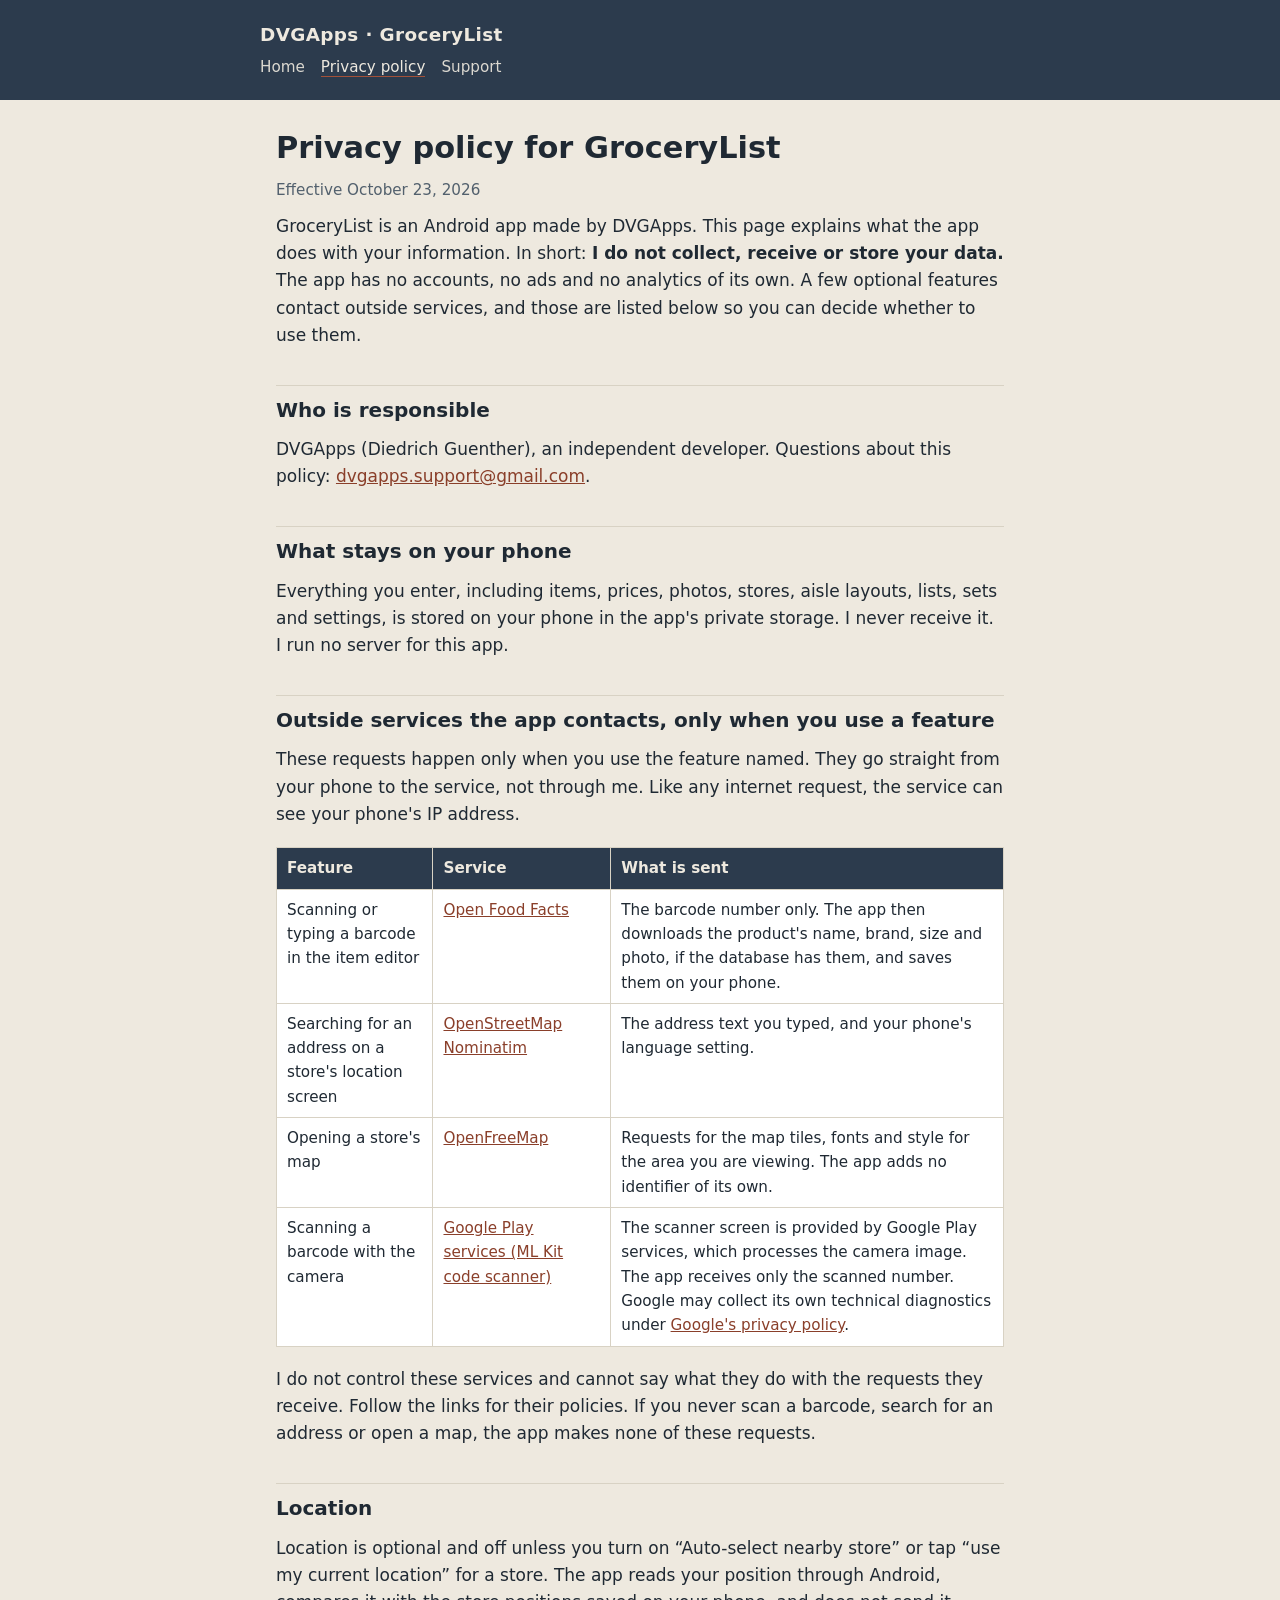
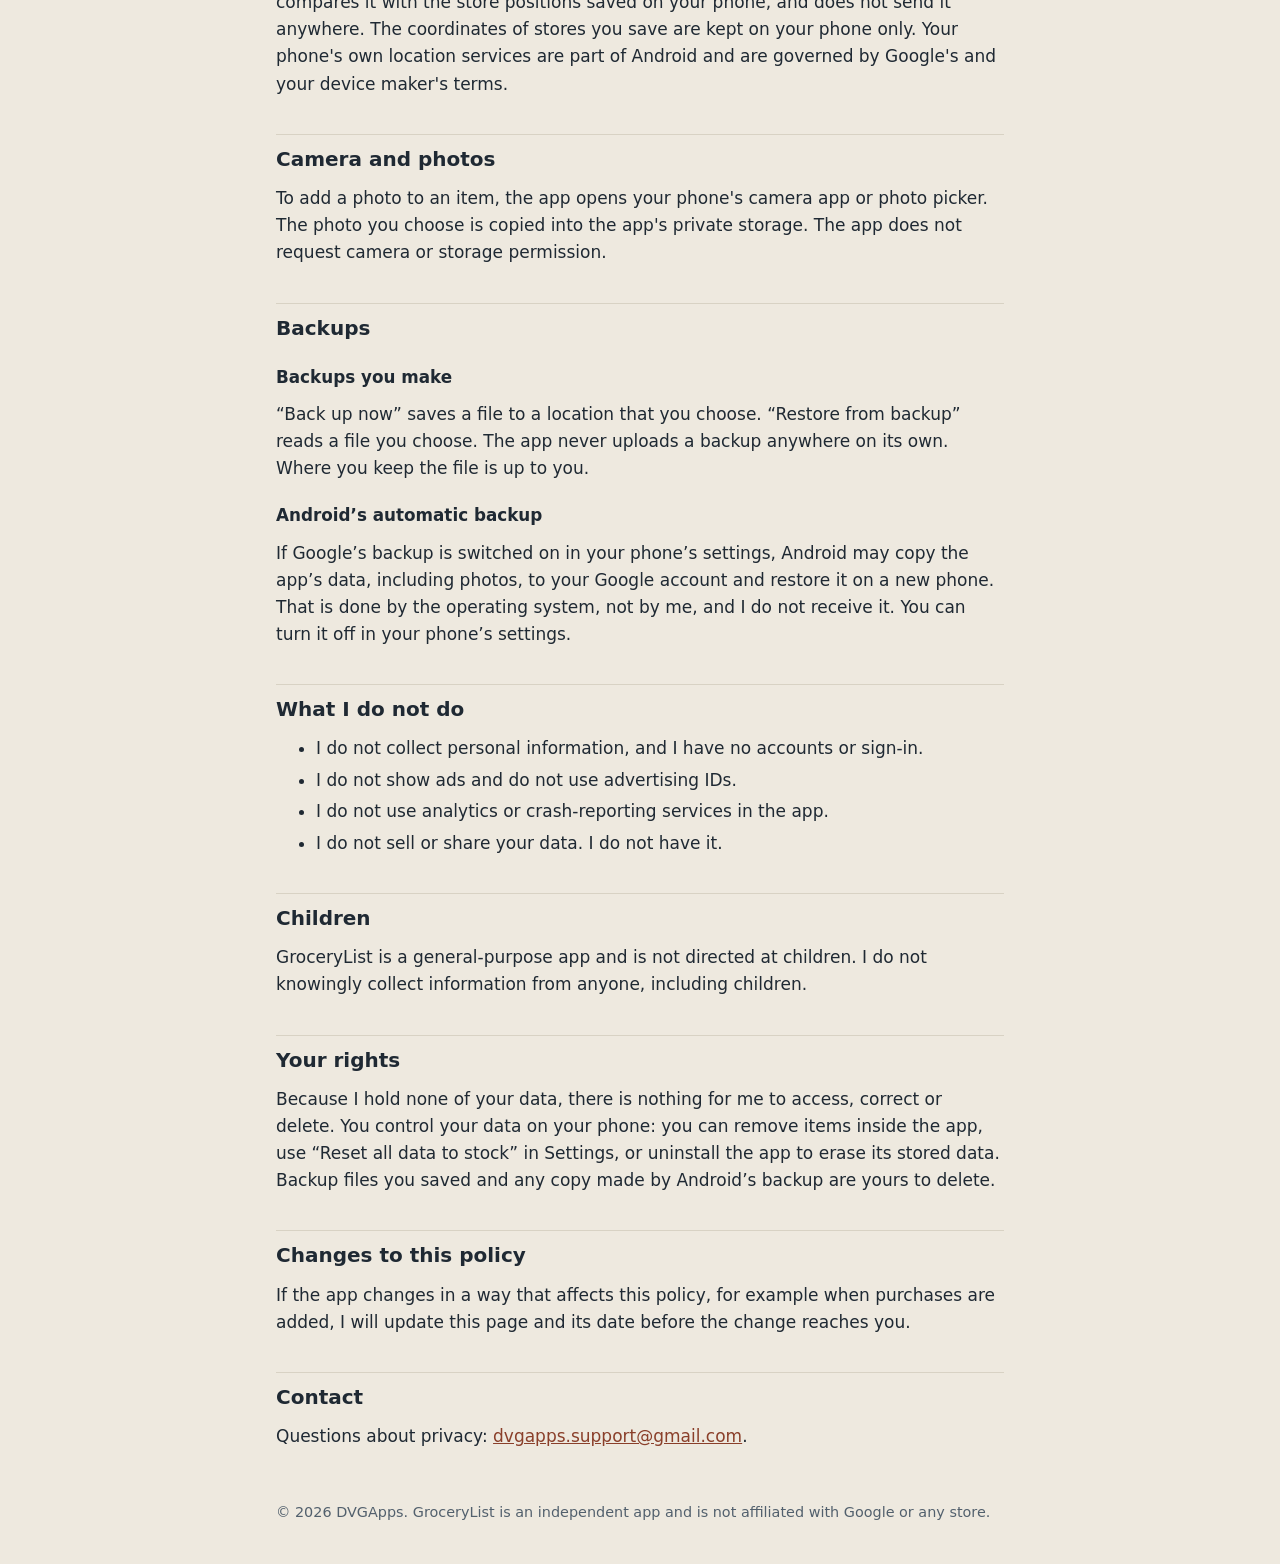
==== privacy.html @ b6bc1e80 "Add files via upload" ====
<!doctype html>
<html lang="en">
<head>
<meta charset="utf-8">
<meta name="viewport" content="width=device-width,initial-scale=1">
<title>Privacy policy - GroceryList</title>
<meta name="description" content="Privacy policy for the GroceryList Android app by DVGApps.">
<link rel="stylesheet" href="style.css">
</head>
<body>
<header><div class="in">
<a class="brand" href="./">DVGApps &middot; GroceryList</a>
<nav><a href="./">Home</a><a href="privacy.html" aria-current="page">Privacy policy</a><a href="support.html">Support</a></nav>
</div></header>
<main>
<h1>Privacy policy for GroceryList</h1>
<p class="muted">Effective October 23, 2026</p>
<p>GroceryList is an Android app made by DVGApps. This page explains what the app does with your information. In short: <strong>I do not collect, receive or store your data.</strong> The app has no accounts, no ads and no analytics of its own. A few optional features contact outside services, and those are listed below so you can decide whether to use them.</p>

<h2>Who is responsible</h2>
<p>DVGApps (Diedrich Guenther), an independent developer. Questions about this policy: <a href="mailto:dvgapps.support@gmail.com">dvgapps.support@gmail.com</a>.</p>

<h2>What stays on your phone</h2>
<p>Everything you enter, including items, prices, photos, stores, aisle layouts, lists, sets and settings, is stored on your phone in the app's private storage. I never receive it. I run no server for this app.</p>

<h2>Outside services the app contacts, only when you use a feature</h2>
<p>These requests happen only when you use the feature named. They go straight from your phone to the service, not through me. Like any internet request, the service can see your phone's IP address.</p>
<div class="tablewrap"><table>
<thead><tr><th>Feature</th><th>Service</th><th>What is sent</th></tr></thead>
<tbody>
<tr><td>Scanning or typing a barcode in the item editor</td><td><a href="https://world.openfoodfacts.org/privacy">Open Food Facts</a></td><td>The barcode number only. The app then downloads the product's name, brand, size and photo, if the database has them, and saves them on your phone.</td></tr>
<tr><td>Searching for an address on a store's location screen</td><td><a href="https://osmfoundation.org/wiki/Privacy_Policy">OpenStreetMap Nominatim</a></td><td>The address text you typed, and your phone's language setting.</td></tr>
<tr><td>Opening a store's map</td><td><a href="https://openfreemap.org/">OpenFreeMap</a></td><td>Requests for the map tiles, fonts and style for the area you are viewing. The app adds no identifier of its own.</td></tr>
<tr><td>Scanning a barcode with the camera</td><td><a href="https://developers.google.com/ml-kit/android-data-disclosure">Google Play services (ML Kit code scanner)</a></td><td>The scanner screen is provided by Google Play services, which processes the camera image. The app receives only the scanned number. Google may collect its own technical diagnostics under <a href="https://policies.google.com/privacy">Google's privacy policy</a>.</td></tr>
</tbody></table></div>
<p>I do not control these services and cannot say what they do with the requests they receive. Follow the links for their policies. If you never scan a barcode, search for an address or open a map, the app makes none of these requests.</p>

<h2>Location</h2>
<p>Location is optional and off unless you turn on &ldquo;Auto-select nearby store&rdquo; or tap &ldquo;use my current location&rdquo; for a store. The app reads your position through Android, compares it with the store positions saved on your phone, and does not send it anywhere. The coordinates of stores you save are kept on your phone only. Your phone's own location services are part of Android and are governed by Google's and your device maker's terms.</p>

<h2>Camera and photos</h2>
<p>To add a photo to an item, the app opens your phone's camera app or photo picker. The photo you choose is copied into the app's private storage. The app does not request camera or storage permission.</p>

<h2>Backups</h2>
<h3>Backups you make</h3>
<p>&ldquo;Back up now&rdquo; saves a file to a location that you choose. &ldquo;Restore from backup&rdquo; reads a file you choose. The app never uploads a backup anywhere on its own. Where you keep the file is up to you.</p>
<h3>Android&rsquo;s automatic backup</h3>
<p>If Google&rsquo;s backup is switched on in your phone&rsquo;s settings, Android may copy the app&rsquo;s data, including photos, to your Google account and restore it on a new phone. That is done by the operating system, not by me, and I do not receive it. You can turn it off in your phone&rsquo;s settings.</p>

<h2>What I do not do</h2>
<ul>
<li>I do not collect personal information, and I have no accounts or sign-in.</li>
<li>I do not show ads and do not use advertising IDs.</li>
<li>I do not use analytics or crash-reporting services in the app.</li>
<li>I do not sell or share your data. I do not have it.</li>
</ul>

<h2>Children</h2>
<p>GroceryList is a general-purpose app and is not directed at children. I do not knowingly collect information from anyone, including children.</p>

<h2>Your rights</h2>
<p>Because I hold none of your data, there is nothing for me to access, correct or delete. You control your data on your phone: you can remove items inside the app, use &ldquo;Reset all data to stock&rdquo; in Settings, or uninstall the app to erase its stored data. Backup files you saved and any copy made by Android&rsquo;s backup are yours to delete.</p>

<h2>Changes to this policy</h2>
<p>If the app changes in a way that affects this policy, for example when purchases are added, I will update this page and its date before the change reaches you.</p>

<h2>Contact</h2>
<p>Questions about privacy: <a href="mailto:dvgapps.support@gmail.com">dvgapps.support@gmail.com</a>.</p>
</main>
<footer>&copy; 2026 DVGApps. GroceryList is an independent app and is not affiliated with Google or any store.</footer>
</body>
</html>
---- style.css ----
:root{--bg:#EEE9DF;--fg:#1F2933;--muted:#52606D;--card:#FFFFFF;--accent:#A35139;--link:#8A3F2A;--line:#D8D2C4;--head:#2C3B4D;--headfg:#EEE9DF}
@media (prefers-color-scheme:dark){:root{--bg:#1B2632;--fg:#E8E4DA;--muted:#A9B4C0;--card:#243244;--accent:#FFB162;--link:#FFB162;--line:#3A4A5E;--head:#141D27;--headfg:#EEE9DF}}
*{box-sizing:border-box}
html{-webkit-text-size-adjust:100%}
body{margin:0;background:var(--bg);color:var(--fg);font:17px/1.6 system-ui,-apple-system,"Segoe UI",Roboto,Helvetica,Arial,sans-serif}
header{background:var(--head);color:var(--headfg);padding:20px 16px}
header .in,main,footer{max-width:760px;margin:0 auto}
header a{color:var(--headfg);text-decoration:none}
header .brand{font-weight:800;letter-spacing:.02em;font-size:1.15rem}
header nav{margin-top:6px;font-size:.95rem}
header nav a{margin-right:16px;opacity:.9;border-bottom:1px solid transparent}
header nav a:hover,header nav a[aria-current]{border-bottom-color:var(--accent);opacity:1}
main{padding:24px 16px 40px}
h1{font-size:1.9rem;line-height:1.2;margin:.2em 0 .4em}
h2{font-size:1.25rem;margin:1.8em 0 .4em;padding-top:.4em;border-top:1px solid var(--line)}
h3{font-size:1.05rem;margin:1.2em 0 .2em}
p,ul,ol,table{margin:.6em 0}
li{margin:.25em 0}
a{color:var(--link)}
.muted{color:var(--muted);font-size:.95rem}
.card{background:var(--card);border:1px solid var(--line);border-radius:12px;padding:16px 18px;margin:16px 0}
.tablewrap{overflow-x:auto}
table{border-collapse:collapse;width:100%;font-size:.95rem;background:var(--card)}
th,td{border:1px solid var(--line);padding:8px 10px;text-align:left;vertical-align:top}
th{background:var(--head);color:var(--headfg)}
footer{padding:0 16px 40px;color:var(--muted);font-size:.9rem}
.btn{display:inline-block;background:var(--accent);color:#fff;padding:10px 16px;border-radius:10px;text-decoration:none;font-weight:600}
@media (prefers-color-scheme:dark){.btn{color:#1B2632}}
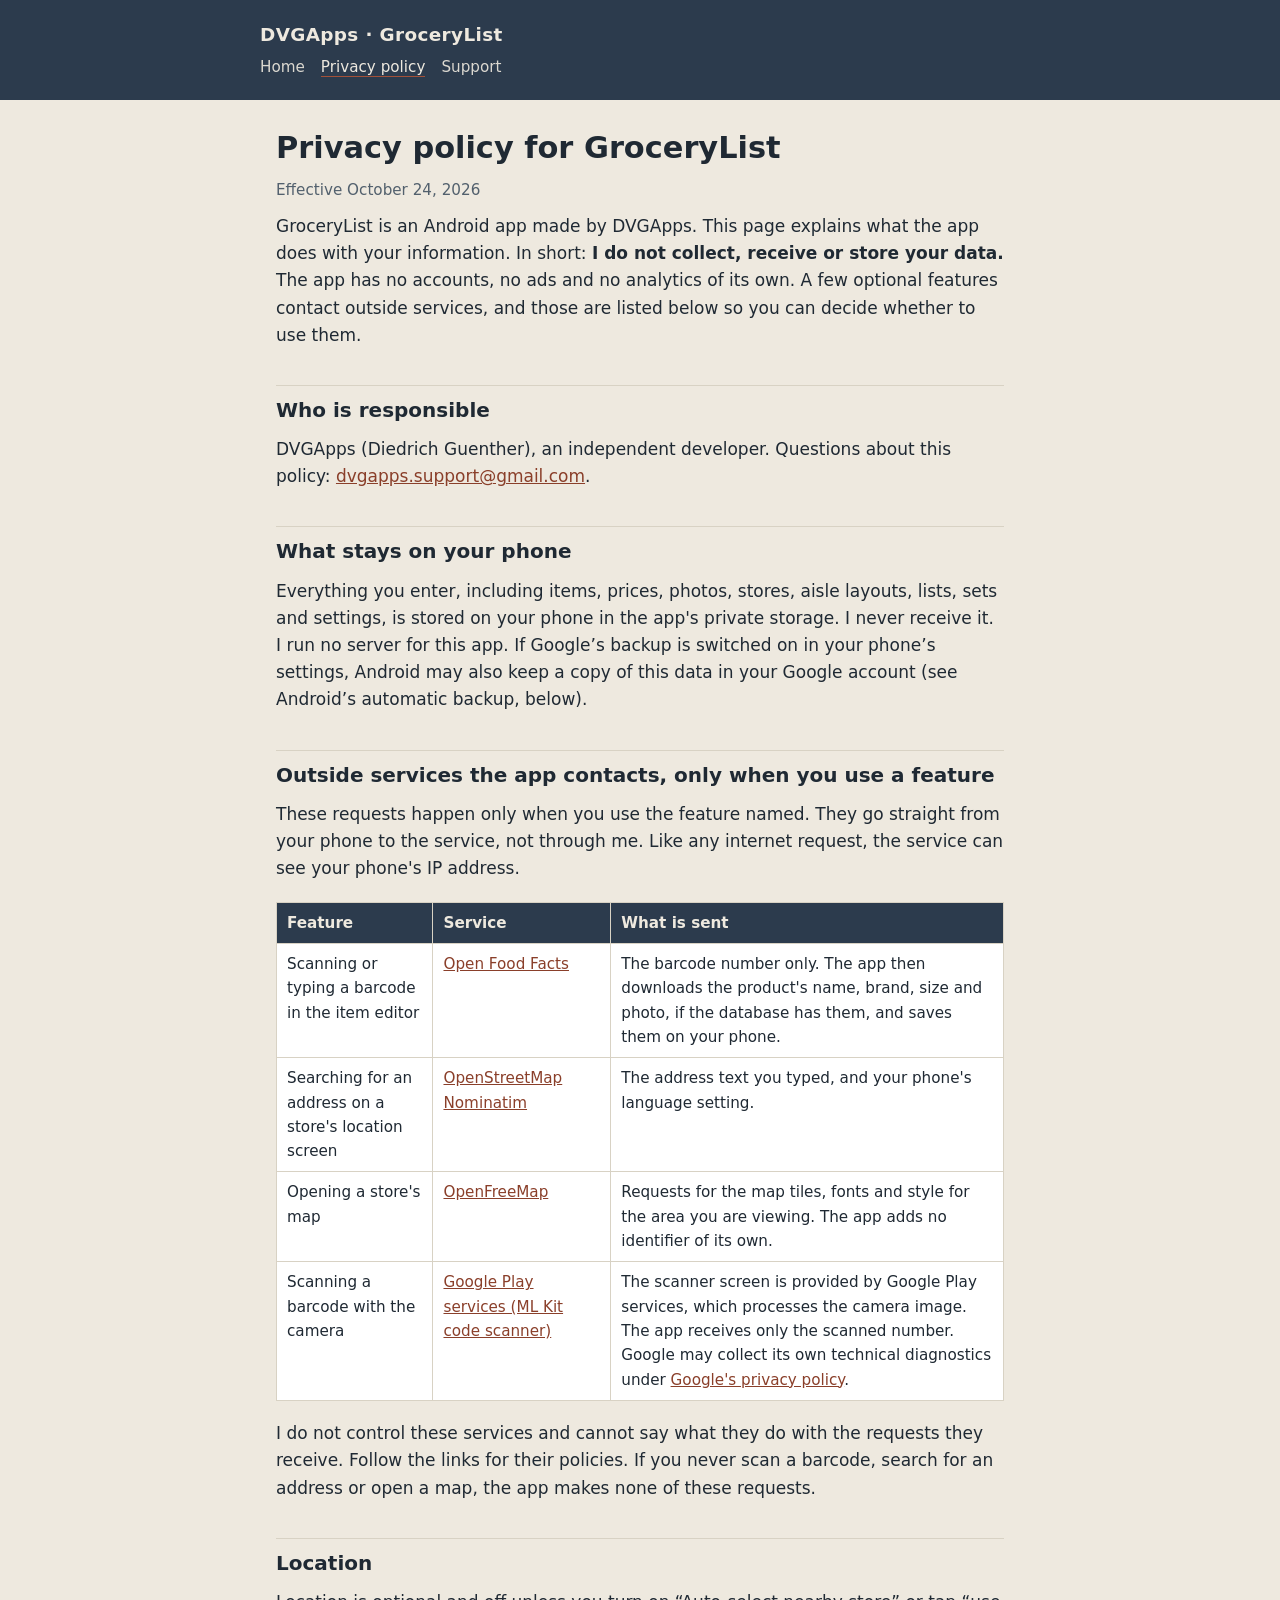
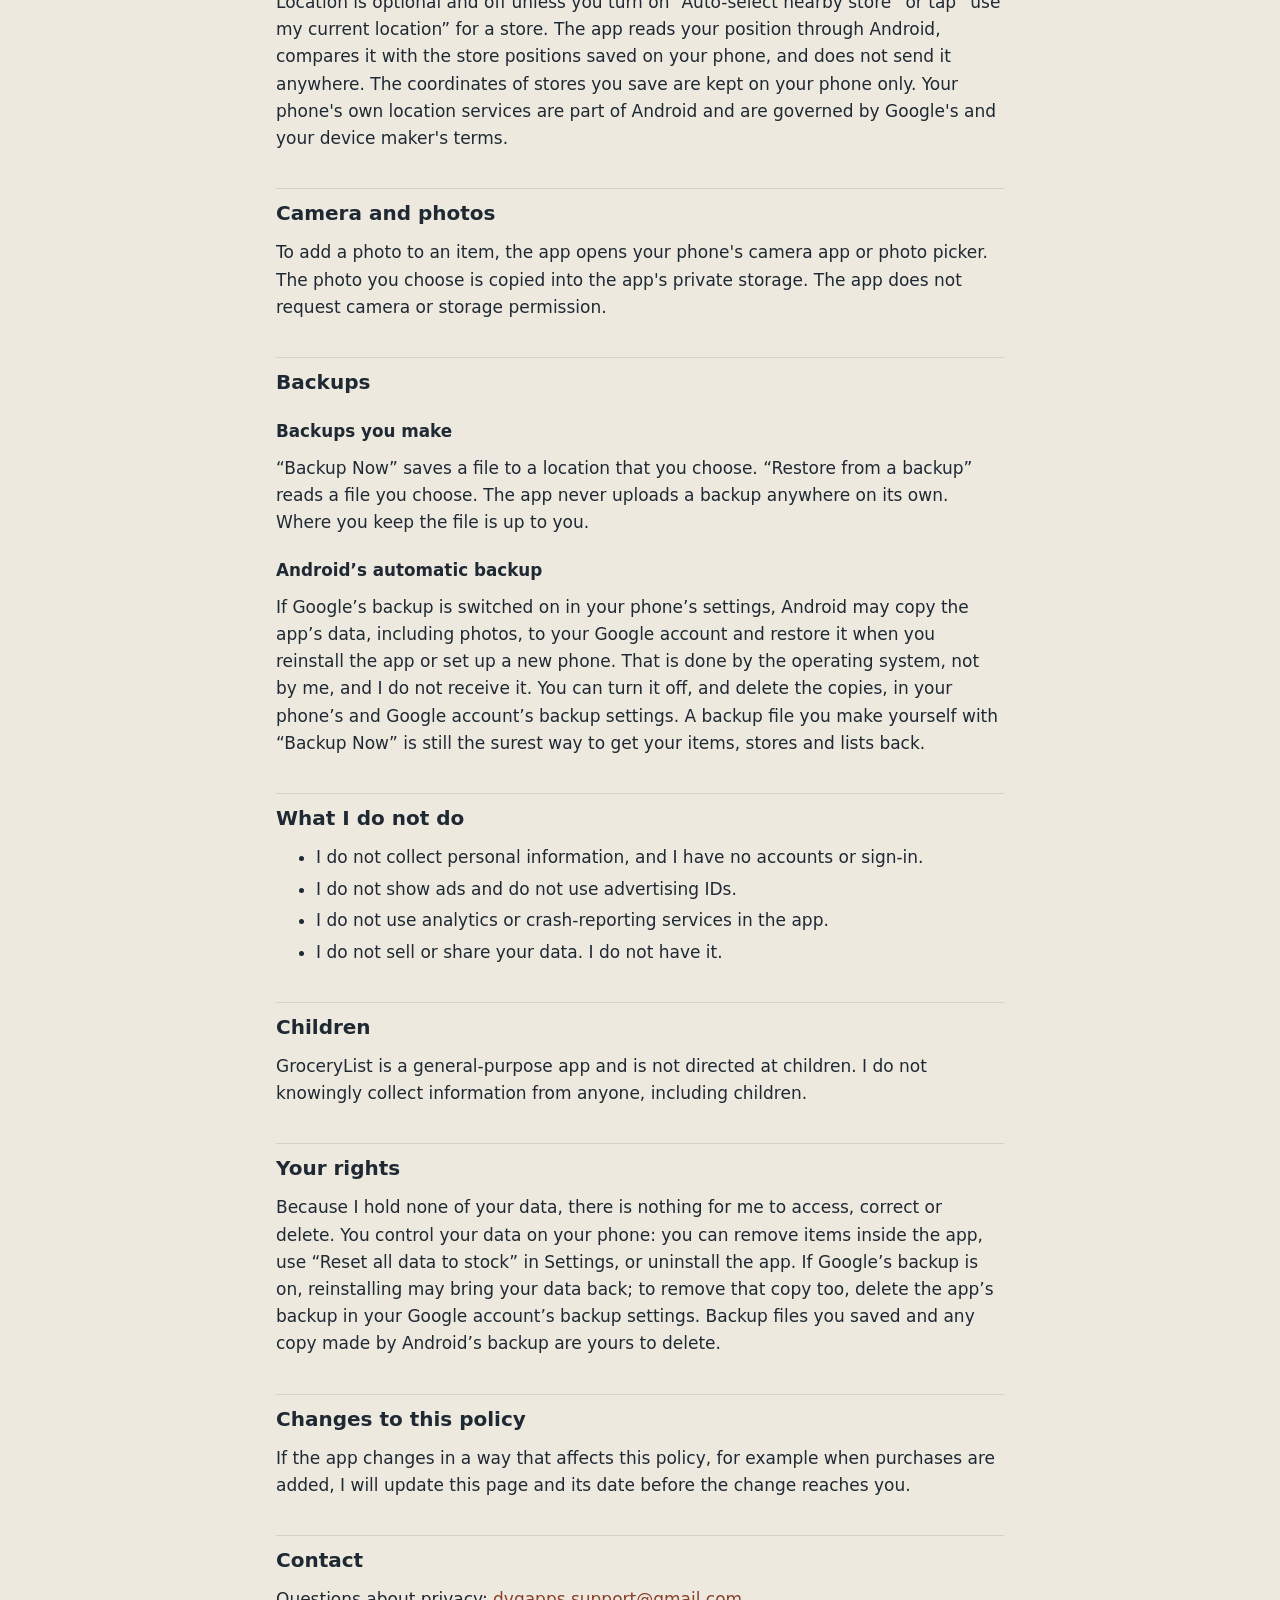
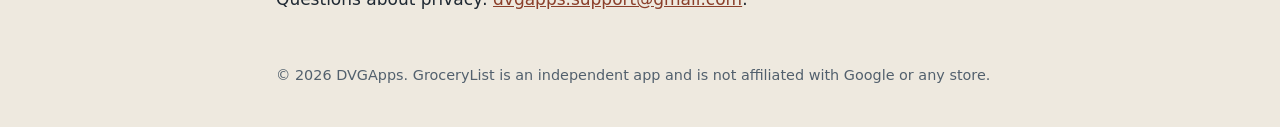
==== commit 01126b75: "Mention Android's automatic Google backup; match app button names; update date" ====
--- a/privacy.html
+++ b/privacy.html
@@ -14,14 +14,14 @@
 </div></header>
 <main>
 <h1>Privacy policy for GroceryList</h1>
-<p class="muted">Effective October 23, 2026</p>
+<p class="muted">Effective October 24, 2026</p>
 <p>GroceryList is an Android app made by DVGApps. This page explains what the app does with your information. In short: <strong>I do not collect, receive or store your data.</strong> The app has no accounts, no ads and no analytics of its own. A few optional features contact outside services, and those are listed below so you can decide whether to use them.</p>
 
 <h2>Who is responsible</h2>
 <p>DVGApps (Diedrich Guenther), an independent developer. Questions about this policy: <a href="mailto:dvgapps.support@gmail.com">dvgapps.support@gmail.com</a>.</p>
 
 <h2>What stays on your phone</h2>
-<p>Everything you enter, including items, prices, photos, stores, aisle layouts, lists, sets and settings, is stored on your phone in the app's private storage. I never receive it. I run no server for this app.</p>
+<p>Everything you enter, including items, prices, photos, stores, aisle layouts, lists, sets and settings, is stored on your phone in the app's private storage. I never receive it. I run no server for this app. If Google&rsquo;s backup is switched on in your phone&rsquo;s settings, Android may also keep a copy of this data in your Google account (see Android&rsquo;s automatic backup, below).</p>
 
 <h2>Outside services the app contacts, only when you use a feature</h2>
 <p>These requests happen only when you use the feature named. They go straight from your phone to the service, not through me. Like any internet request, the service can see your phone's IP address.</p>
@@ -43,9 +43,9 @@
 
 <h2>Backups</h2>
 <h3>Backups you make</h3>
-<p>&ldquo;Back up now&rdquo; saves a file to a location that you choose. &ldquo;Restore from backup&rdquo; reads a file you choose. The app never uploads a backup anywhere on its own. Where you keep the file is up to you.</p>
+<p>&ldquo;Backup Now&rdquo; saves a file to a location that you choose. &ldquo;Restore from a backup&rdquo; reads a file you choose. The app never uploads a backup anywhere on its own. Where you keep the file is up to you.</p>
 <h3>Android&rsquo;s automatic backup</h3>
-<p>If Google&rsquo;s backup is switched on in your phone&rsquo;s settings, Android may copy the app&rsquo;s data, including photos, to your Google account and restore it on a new phone. That is done by the operating system, not by me, and I do not receive it. You can turn it off in your phone&rsquo;s settings.</p>
+<p>If Google&rsquo;s backup is switched on in your phone&rsquo;s settings, Android may copy the app&rsquo;s data, including photos, to your Google account and restore it when you reinstall the app or set up a new phone. That is done by the operating system, not by me, and I do not receive it. You can turn it off, and delete the copies, in your phone&rsquo;s and Google account&rsquo;s backup settings. A backup file you make yourself with &ldquo;Backup Now&rdquo; is still the surest way to get your items, stores and lists back.</p>
 
 <h2>What I do not do</h2>
 <ul>
@@ -59,7 +59,7 @@
 <p>GroceryList is a general-purpose app and is not directed at children. I do not knowingly collect information from anyone, including children.</p>
 
 <h2>Your rights</h2>
-<p>Because I hold none of your data, there is nothing for me to access, correct or delete. You control your data on your phone: you can remove items inside the app, use &ldquo;Reset all data to stock&rdquo; in Settings, or uninstall the app to erase its stored data. Backup files you saved and any copy made by Android&rsquo;s backup are yours to delete.</p>
+<p>Because I hold none of your data, there is nothing for me to access, correct or delete. You control your data on your phone: you can remove items inside the app, use &ldquo;Reset all data to stock&rdquo; in Settings, or uninstall the app. If Google&rsquo;s backup is on, reinstalling may bring your data back; to remove that copy too, delete the app&rsquo;s backup in your Google account&rsquo;s backup settings. Backup files you saved and any copy made by Android&rsquo;s backup are yours to delete.</p>
 
 <h2>Changes to this policy</h2>
 <p>If the app changes in a way that affects this policy, for example when purchases are added, I will update this page and its date before the change reaches you.</p>
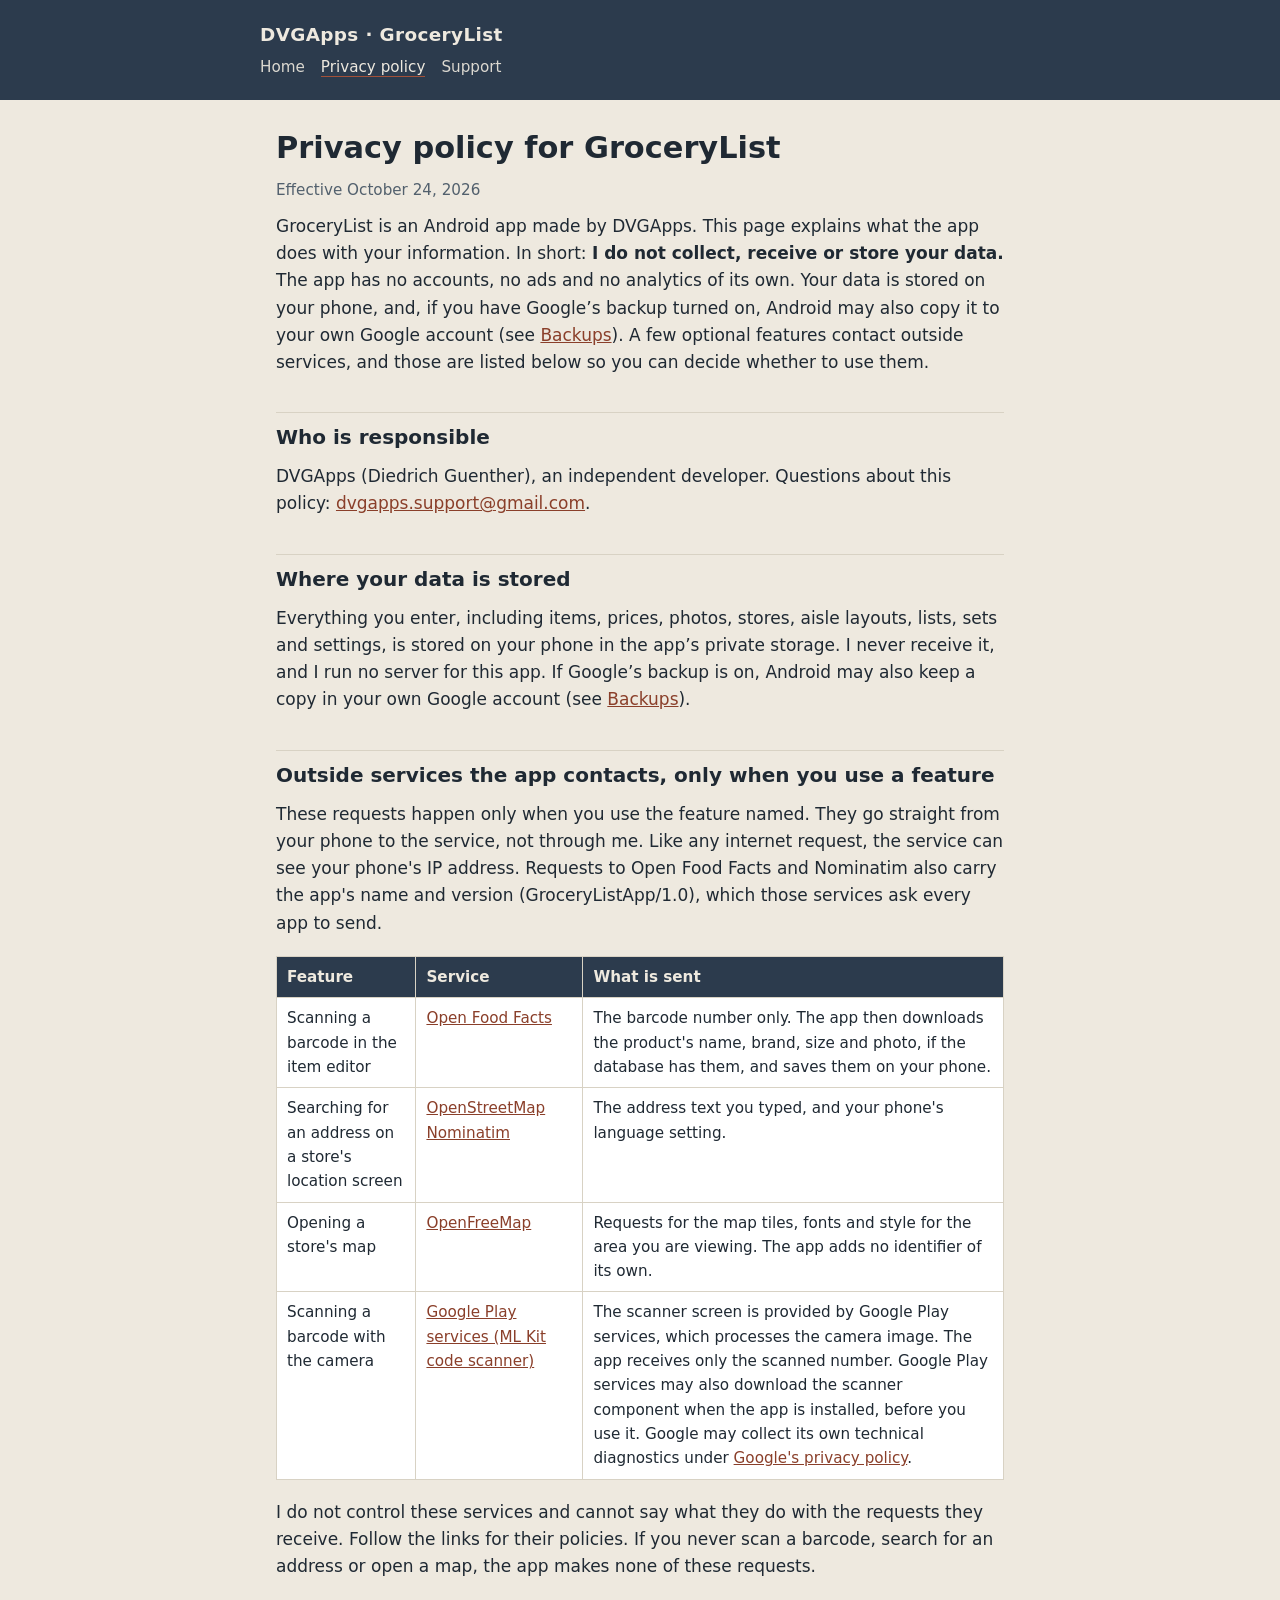
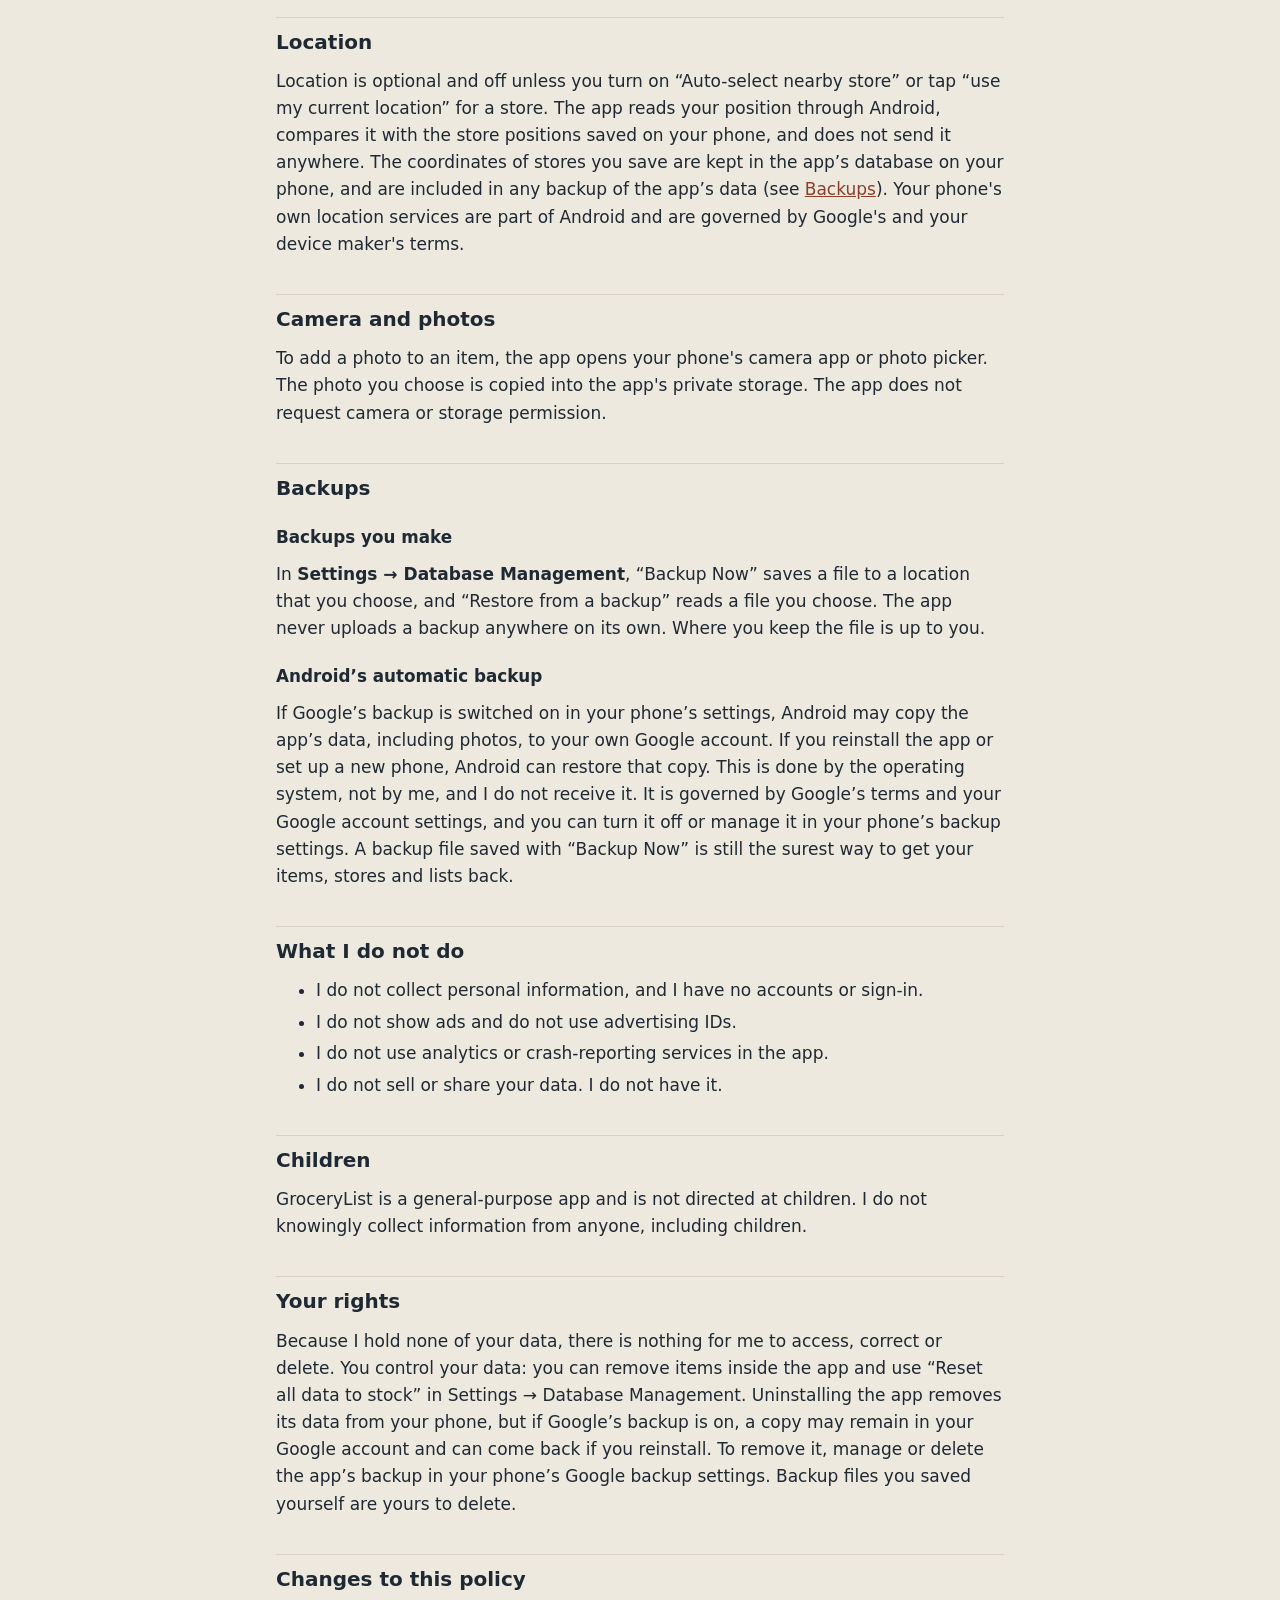
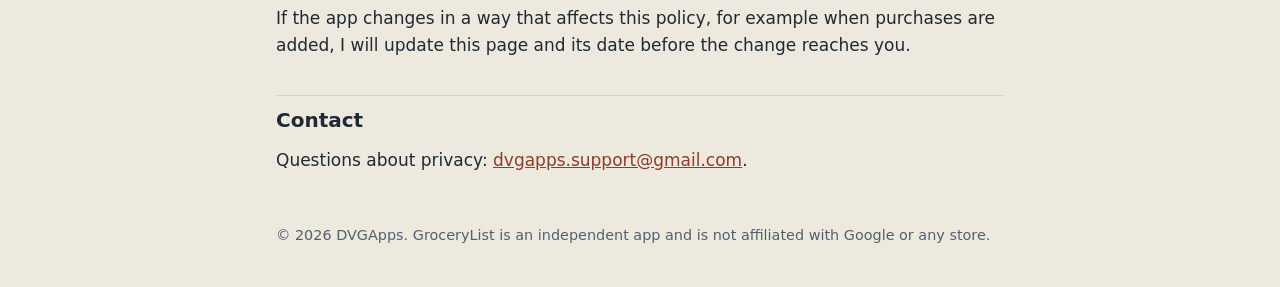
==== commit c2ce47cd: "Site update: backup wording, fact-checked against the app (barcode scanning only, user-agent, scanne" ====
--- a/privacy.html
+++ b/privacy.html
@@ -15,37 +15,37 @@
 <main>
 <h1>Privacy policy for GroceryList</h1>
 <p class="muted">Effective October 24, 2026</p>
-<p>GroceryList is an Android app made by DVGApps. This page explains what the app does with your information. In short: <strong>I do not collect, receive or store your data.</strong> The app has no accounts, no ads and no analytics of its own. A few optional features contact outside services, and those are listed below so you can decide whether to use them.</p>
+<p>GroceryList is an Android app made by DVGApps. This page explains what the app does with your information. In short: <strong>I do not collect, receive or store your data.</strong> The app has no accounts, no ads and no analytics of its own. Your data is stored on your phone, and, if you have Google&rsquo;s backup turned on, Android may also copy it to your own Google account (see <a href="#backups">Backups</a>). A few optional features contact outside services, and those are listed below so you can decide whether to use them.</p>
 
 <h2>Who is responsible</h2>
 <p>DVGApps (Diedrich Guenther), an independent developer. Questions about this policy: <a href="mailto:dvgapps.support@gmail.com">dvgapps.support@gmail.com</a>.</p>
 
-<h2>What stays on your phone</h2>
-<p>Everything you enter, including items, prices, photos, stores, aisle layouts, lists, sets and settings, is stored on your phone in the app's private storage. I never receive it. I run no server for this app. If Google&rsquo;s backup is switched on in your phone&rsquo;s settings, Android may also keep a copy of this data in your Google account (see Android&rsquo;s automatic backup, below).</p>
+<h2>Where your data is stored</h2>
+<p>Everything you enter, including items, prices, photos, stores, aisle layouts, lists, sets and settings, is stored on your phone in the app&rsquo;s private storage. I never receive it, and I run no server for this app. If Google&rsquo;s backup is on, Android may also keep a copy in your own Google account (see <a href="#backups">Backups</a>).</p>
 
 <h2>Outside services the app contacts, only when you use a feature</h2>
-<p>These requests happen only when you use the feature named. They go straight from your phone to the service, not through me. Like any internet request, the service can see your phone's IP address.</p>
+<p>These requests happen only when you use the feature named. They go straight from your phone to the service, not through me. Like any internet request, the service can see your phone's IP address. Requests to Open Food Facts and Nominatim also carry the app's name and version (GroceryListApp/1.0), which those services ask every app to send.</p>
 <div class="tablewrap"><table>
 <thead><tr><th>Feature</th><th>Service</th><th>What is sent</th></tr></thead>
 <tbody>
-<tr><td>Scanning or typing a barcode in the item editor</td><td><a href="https://world.openfoodfacts.org/privacy">Open Food Facts</a></td><td>The barcode number only. The app then downloads the product's name, brand, size and photo, if the database has them, and saves them on your phone.</td></tr>
+<tr><td>Scanning a barcode in the item editor</td><td><a href="https://world.openfoodfacts.org/privacy">Open Food Facts</a></td><td>The barcode number only. The app then downloads the product's name, brand, size and photo, if the database has them, and saves them on your phone.</td></tr>
 <tr><td>Searching for an address on a store's location screen</td><td><a href="https://osmfoundation.org/wiki/Privacy_Policy">OpenStreetMap Nominatim</a></td><td>The address text you typed, and your phone's language setting.</td></tr>
 <tr><td>Opening a store's map</td><td><a href="https://openfreemap.org/">OpenFreeMap</a></td><td>Requests for the map tiles, fonts and style for the area you are viewing. The app adds no identifier of its own.</td></tr>
-<tr><td>Scanning a barcode with the camera</td><td><a href="https://developers.google.com/ml-kit/android-data-disclosure">Google Play services (ML Kit code scanner)</a></td><td>The scanner screen is provided by Google Play services, which processes the camera image. The app receives only the scanned number. Google may collect its own technical diagnostics under <a href="https://policies.google.com/privacy">Google's privacy policy</a>.</td></tr>
+<tr><td>Scanning a barcode with the camera</td><td><a href="https://developers.google.com/ml-kit/android-data-disclosure">Google Play services (ML Kit code scanner)</a></td><td>The scanner screen is provided by Google Play services, which processes the camera image. The app receives only the scanned number. Google Play services may also download the scanner component when the app is installed, before you use it. Google may collect its own technical diagnostics under <a href="https://policies.google.com/privacy">Google's privacy policy</a>.</td></tr>
 </tbody></table></div>
 <p>I do not control these services and cannot say what they do with the requests they receive. Follow the links for their policies. If you never scan a barcode, search for an address or open a map, the app makes none of these requests.</p>
 
 <h2>Location</h2>
-<p>Location is optional and off unless you turn on &ldquo;Auto-select nearby store&rdquo; or tap &ldquo;use my current location&rdquo; for a store. The app reads your position through Android, compares it with the store positions saved on your phone, and does not send it anywhere. The coordinates of stores you save are kept on your phone only. Your phone's own location services are part of Android and are governed by Google's and your device maker's terms.</p>
+<p>Location is optional and off unless you turn on &ldquo;Auto-select nearby store&rdquo; or tap &ldquo;use my current location&rdquo; for a store. The app reads your position through Android, compares it with the store positions saved on your phone, and does not send it anywhere. The coordinates of stores you save are kept in the app&rsquo;s database on your phone, and are included in any backup of the app&rsquo;s data (see <a href="#backups">Backups</a>). Your phone's own location services are part of Android and are governed by Google's and your device maker's terms.</p>
 
 <h2>Camera and photos</h2>
 <p>To add a photo to an item, the app opens your phone's camera app or photo picker. The photo you choose is copied into the app's private storage. The app does not request camera or storage permission.</p>
 
-<h2>Backups</h2>
+<h2 id="backups">Backups</h2>
 <h3>Backups you make</h3>
-<p>&ldquo;Backup Now&rdquo; saves a file to a location that you choose. &ldquo;Restore from a backup&rdquo; reads a file you choose. The app never uploads a backup anywhere on its own. Where you keep the file is up to you.</p>
+<p>In <strong>Settings &rarr; Database Management</strong>, &ldquo;Backup Now&rdquo; saves a file to a location that you choose, and &ldquo;Restore from a backup&rdquo; reads a file you choose. The app never uploads a backup anywhere on its own. Where you keep the file is up to you.</p>
 <h3>Android&rsquo;s automatic backup</h3>
-<p>If Google&rsquo;s backup is switched on in your phone&rsquo;s settings, Android may copy the app&rsquo;s data, including photos, to your Google account and restore it when you reinstall the app or set up a new phone. That is done by the operating system, not by me, and I do not receive it. You can turn it off, and delete the copies, in your phone&rsquo;s and Google account&rsquo;s backup settings. A backup file you make yourself with &ldquo;Backup Now&rdquo; is still the surest way to get your items, stores and lists back.</p>
+<p>If Google&rsquo;s backup is switched on in your phone&rsquo;s settings, Android may copy the app&rsquo;s data, including photos, to your own Google account. If you reinstall the app or set up a new phone, Android can restore that copy. This is done by the operating system, not by me, and I do not receive it. It is governed by Google&rsquo;s terms and your Google account settings, and you can turn it off or manage it in your phone&rsquo;s backup settings. A backup file saved with &ldquo;Backup Now&rdquo; is still the surest way to get your items, stores and lists back.</p>
 
 <h2>What I do not do</h2>
 <ul>
@@ -59,7 +59,7 @@
 <p>GroceryList is a general-purpose app and is not directed at children. I do not knowingly collect information from anyone, including children.</p>
 
 <h2>Your rights</h2>
-<p>Because I hold none of your data, there is nothing for me to access, correct or delete. You control your data on your phone: you can remove items inside the app, use &ldquo;Reset all data to stock&rdquo; in Settings, or uninstall the app. If Google&rsquo;s backup is on, reinstalling may bring your data back; to remove that copy too, delete the app&rsquo;s backup in your Google account&rsquo;s backup settings. Backup files you saved and any copy made by Android&rsquo;s backup are yours to delete.</p>
+<p>Because I hold none of your data, there is nothing for me to access, correct or delete. You control your data: you can remove items inside the app and use &ldquo;Reset all data to stock&rdquo; in Settings &rarr; Database Management. Uninstalling the app removes its data from your phone, but if Google&rsquo;s backup is on, a copy may remain in your Google account and can come back if you reinstall. To remove it, manage or delete the app&rsquo;s backup in your phone&rsquo;s Google backup settings. Backup files you saved yourself are yours to delete.</p>
 
 <h2>Changes to this policy</h2>
 <p>If the app changes in a way that affects this policy, for example when purchases are added, I will update this page and its date before the change reaches you.</p>
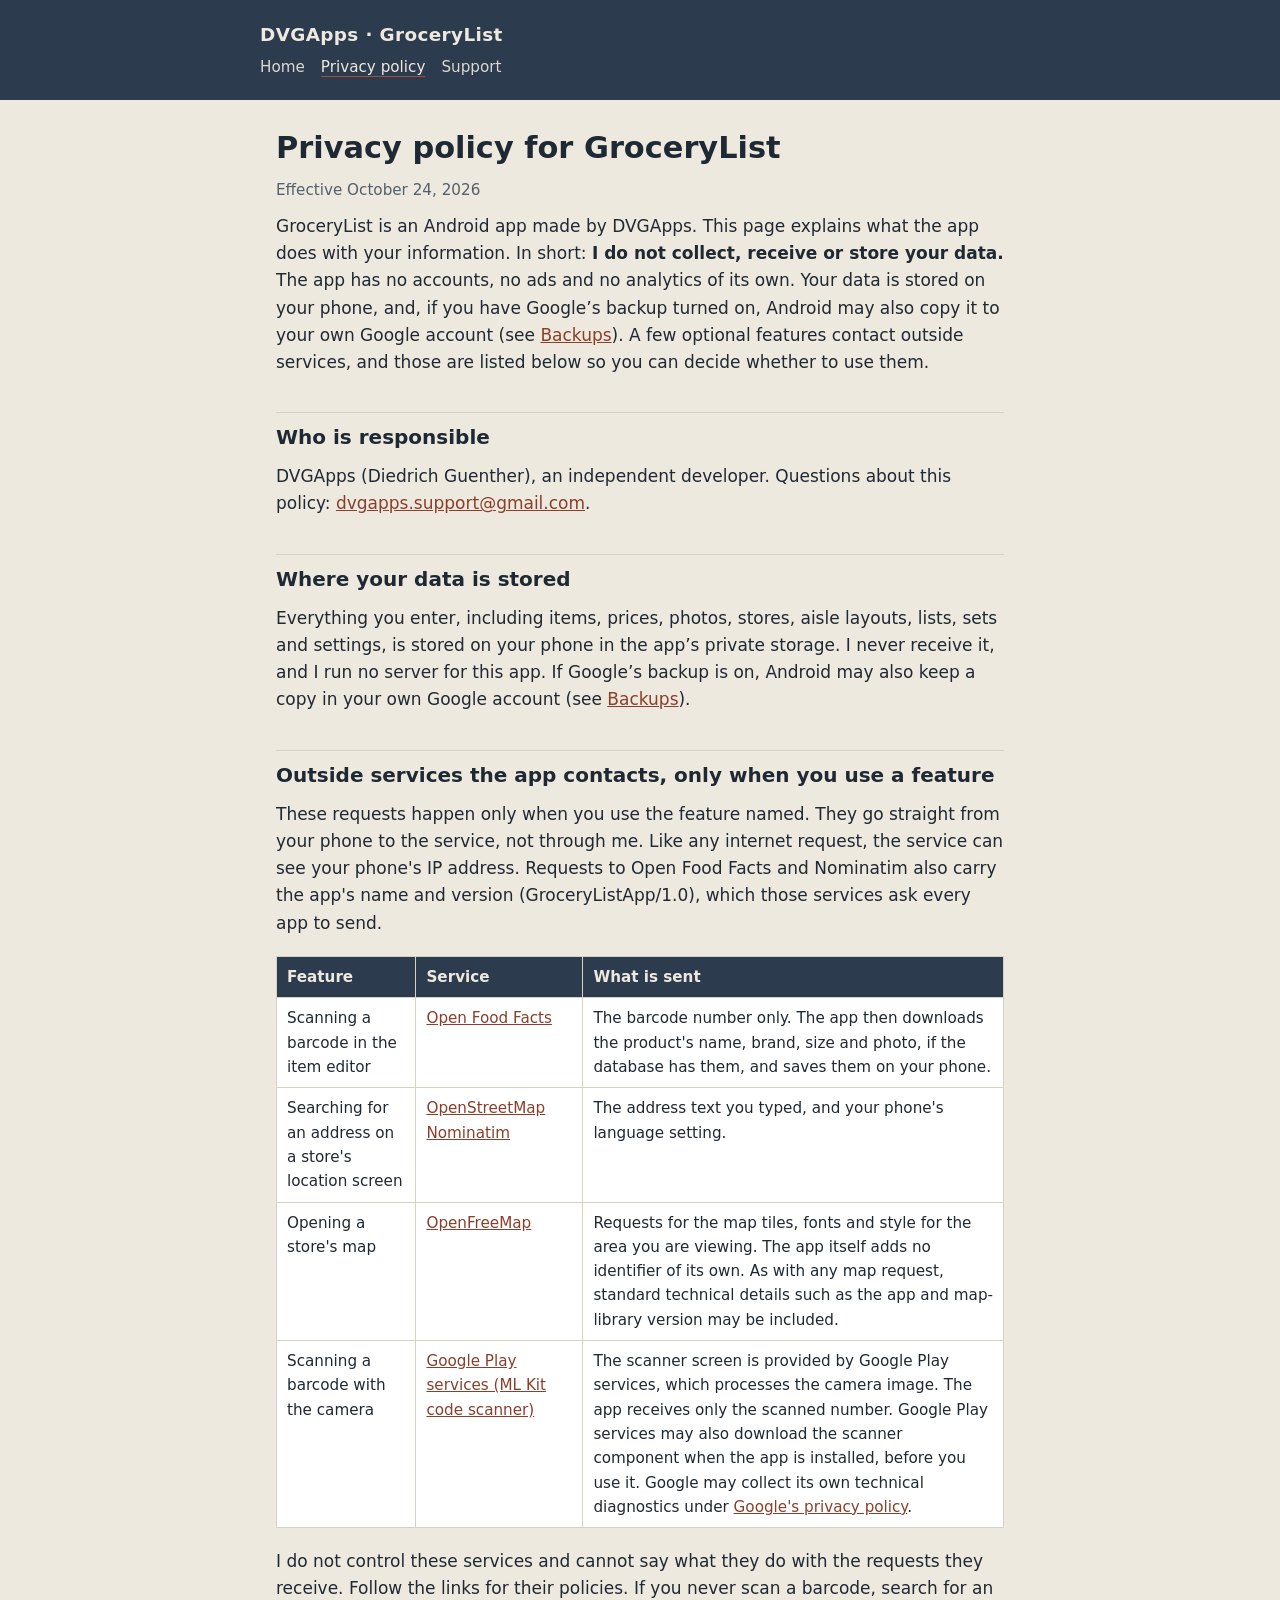
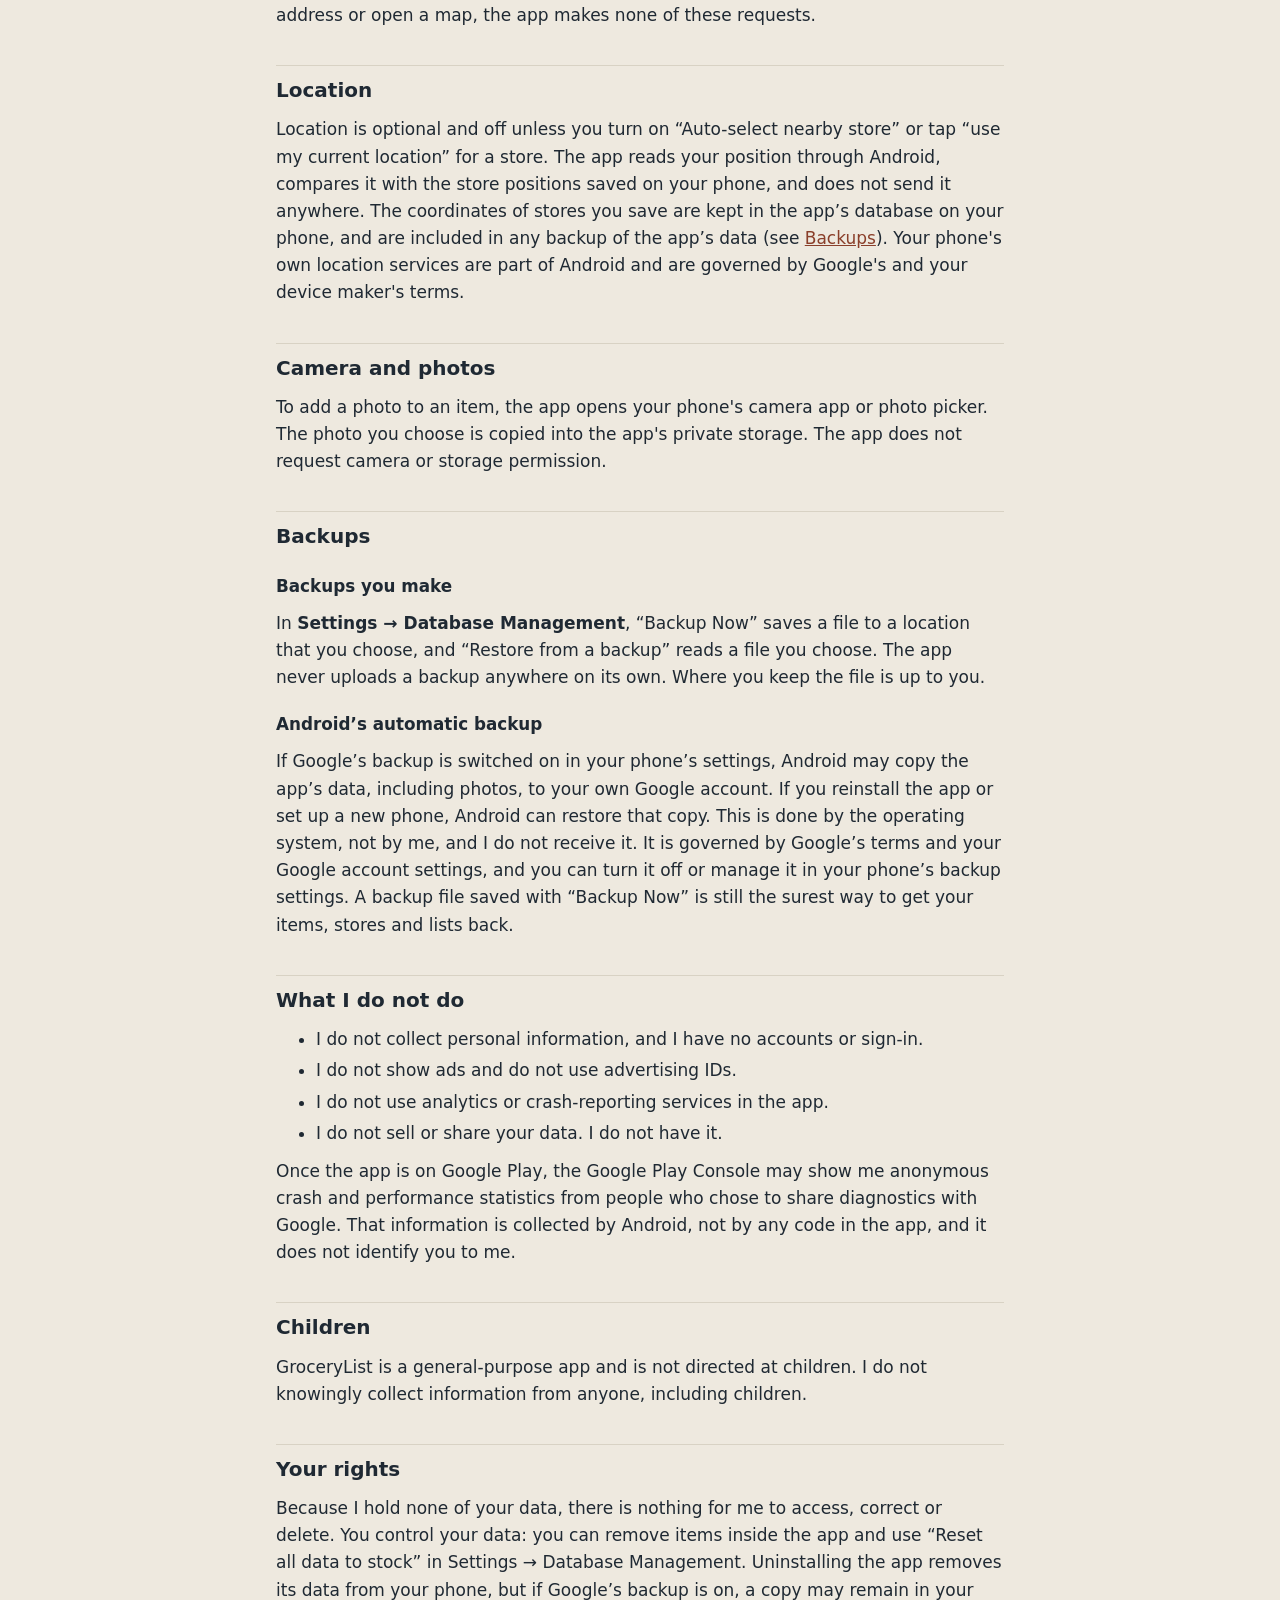
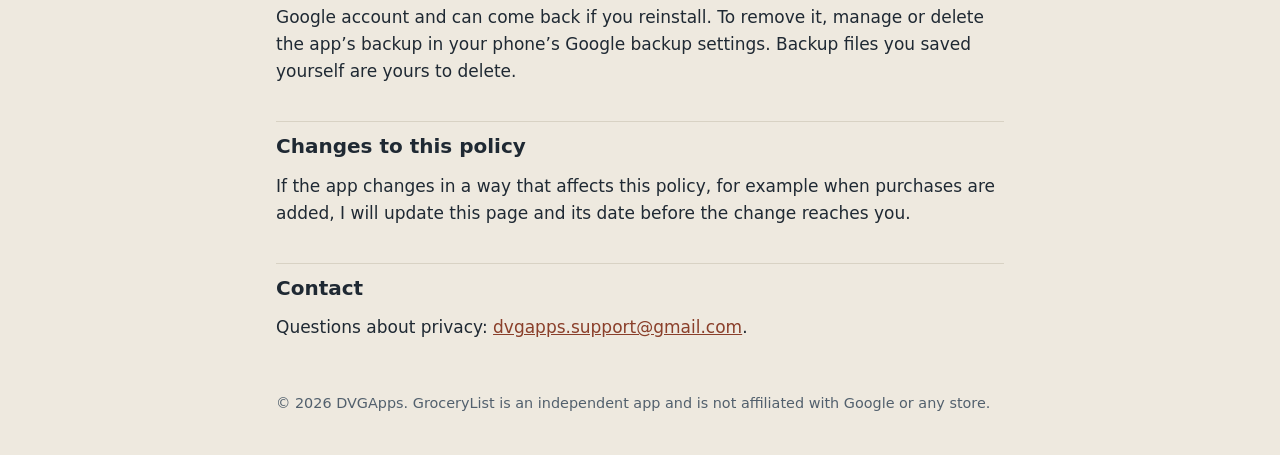
==== commit 4a3fde67: "Privacy page: map request wording; note on Google Play Console statistics" ====
--- a/privacy.html
+++ b/privacy.html
@@ -30,7 +30,7 @@
 <tbody>
 <tr><td>Scanning a barcode in the item editor</td><td><a href="https://world.openfoodfacts.org/privacy">Open Food Facts</a></td><td>The barcode number only. The app then downloads the product's name, brand, size and photo, if the database has them, and saves them on your phone.</td></tr>
 <tr><td>Searching for an address on a store's location screen</td><td><a href="https://osmfoundation.org/wiki/Privacy_Policy">OpenStreetMap Nominatim</a></td><td>The address text you typed, and your phone's language setting.</td></tr>
-<tr><td>Opening a store's map</td><td><a href="https://openfreemap.org/">OpenFreeMap</a></td><td>Requests for the map tiles, fonts and style for the area you are viewing. The app adds no identifier of its own.</td></tr>
+<tr><td>Opening a store's map</td><td><a href="https://openfreemap.org/">OpenFreeMap</a></td><td>Requests for the map tiles, fonts and style for the area you are viewing. The app itself adds no identifier of its own. As with any map request, standard technical details such as the app and map-library version may be included.</td></tr>
 <tr><td>Scanning a barcode with the camera</td><td><a href="https://developers.google.com/ml-kit/android-data-disclosure">Google Play services (ML Kit code scanner)</a></td><td>The scanner screen is provided by Google Play services, which processes the camera image. The app receives only the scanned number. Google Play services may also download the scanner component when the app is installed, before you use it. Google may collect its own technical diagnostics under <a href="https://policies.google.com/privacy">Google's privacy policy</a>.</td></tr>
 </tbody></table></div>
 <p>I do not control these services and cannot say what they do with the requests they receive. Follow the links for their policies. If you never scan a barcode, search for an address or open a map, the app makes none of these requests.</p>
@@ -54,6 +54,7 @@
 <li>I do not use analytics or crash-reporting services in the app.</li>
 <li>I do not sell or share your data. I do not have it.</li>
 </ul>
+<p>Once the app is on Google Play, the Google Play Console may show me anonymous crash and performance statistics from people who chose to share diagnostics with Google. That information is collected by Android, not by any code in the app, and it does not identify you to me.</p>
 
 <h2>Children</h2>
 <p>GroceryList is a general-purpose app and is not directed at children. I do not knowingly collect information from anyone, including children.</p>
